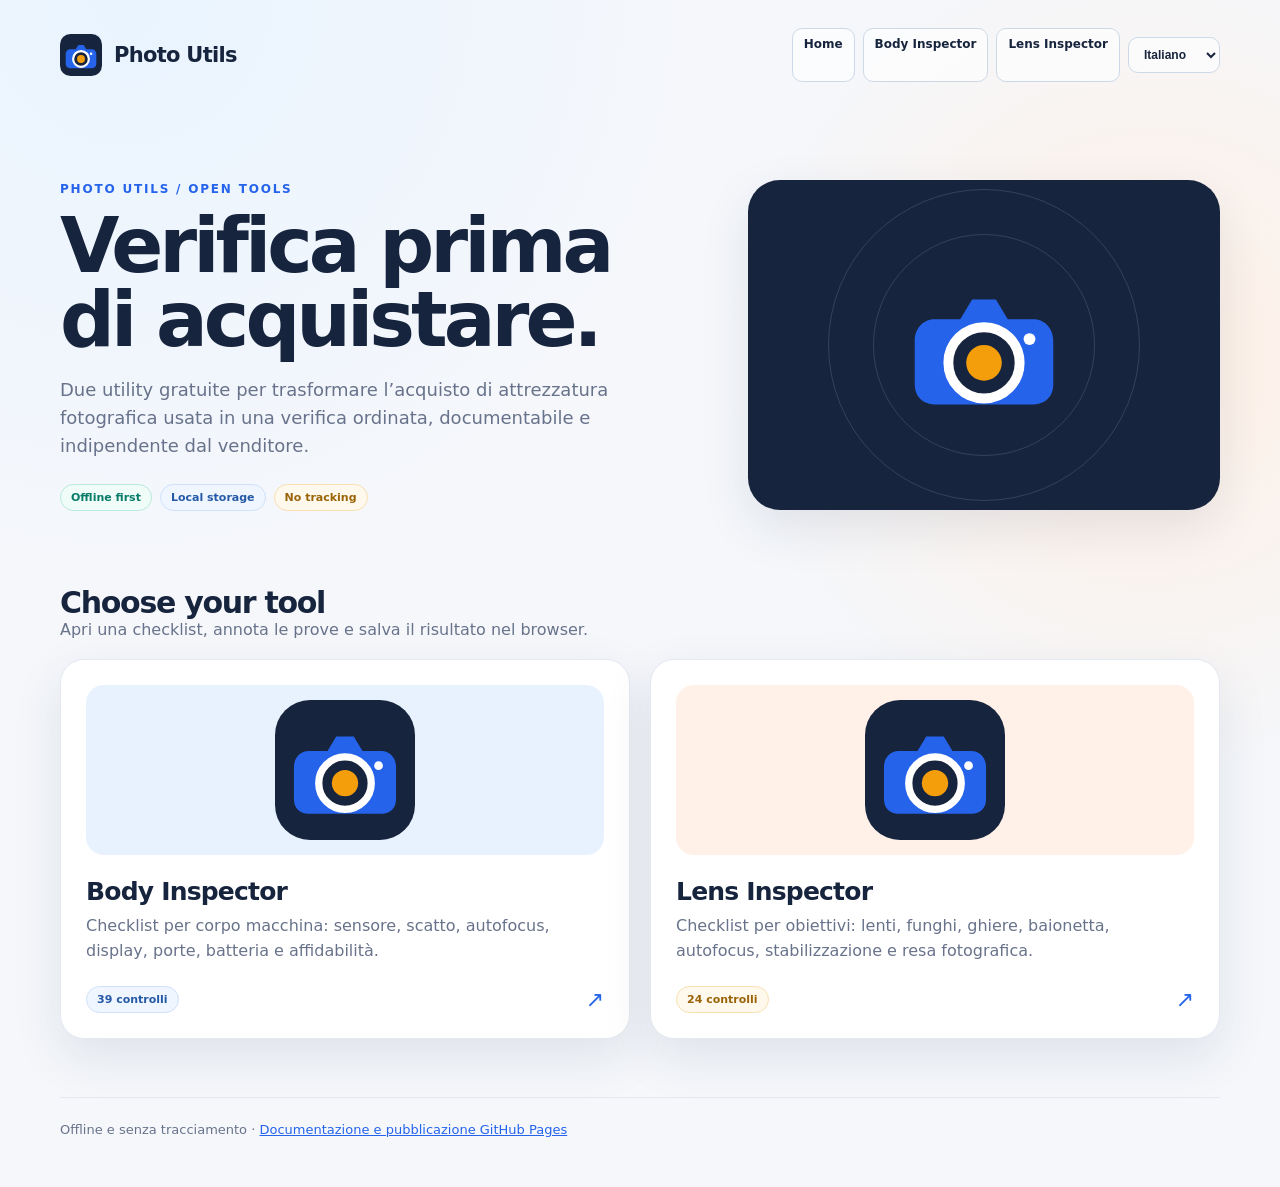
==== index.html @ b5962ac1 "feat: publish multilingual photography inspection tools" ====
<!doctype html>
<html lang="it">
<head>
<meta charset="utf-8">
<meta name="viewport" content="width=device-width,initial-scale=1">
<meta name="theme-color" content="#17243d">
<meta name="description" content="Photo Utils: strumenti gratuiti e offline per controllare corpi macchina e obiettivi fotografici usati.">
<link rel="manifest" href="site.webmanifest">
<link rel="icon" href="assets/logo.svg" type="image/svg+xml">
<link rel="stylesheet" href="shared.css">
<script src="shared.js" defer></script>
<title>Photo Utils — Controlli fotografici offline</title>
</head>
<body class="pu-home" data-tool="home">
<div class="pu-wrap">
<header class="pu-homebar"><a class="pu-logo" href="index.html"><img src="assets/logo.svg" alt="" width="42" height="42">Photo Utils</a><nav class="pu-switcher" aria-label="Navigazione"><a href="index.html">Home</a><a href="body_inspector.html">Body Inspector</a><a href="lens_inspector.html">Lens Inspector</a><div class="pu-language"><label for="pu-locale">Lingua</label><select id="pu-locale" aria-label="Lingua"><option value="it">Italiano</option><option value="en">English</option><option value="es">Español</option><option value="de">Deutsch</option><option value="zh">简体中文</option></select></div></nav></header>
<main>
<section class="pu-hero"><div><span class="pu-kicker">Photo Utils / Open tools</span><h1 data-shared="inspect">Verifica prima di acquistare.</h1><p>Due utility gratuite per trasformare l’acquisto di attrezzatura fotografica usata in una verifica ordinata, documentabile e indipendente dal venditore.</p><div style="display:flex;gap:8px;flex-wrap:wrap;margin-top:24px"><span class="pu-badge green">Offline first</span><span class="pu-badge">Local storage</span><span class="pu-badge orange">No tracking</span></div></div><div class="pu-hero-art"><img src="assets/logo.svg" alt="Logo Photo Utils" width="190" height="190"></div></section>
<section class="pu-section-head"><div><h2>Choose your tool</h2><p>Apri una checklist, annota le prove e salva il risultato nel browser.</p></div></section>
<section class="pu-tools" aria-label="Utilities">
<a class="pu-tool-card" href="body_inspector.html"><div class="tool-art body"><img src="assets/logo.svg" alt="Illustrazione fotocamera" width="140" height="140"></div><h3>Body Inspector</h3><p>Checklist per corpo macchina: sensore, scatto, autofocus, display, porte, batteria e affidabilità.</p><div class="pu-card-foot"><span class="pu-badge">39 controlli</span><span class="pu-arrow" aria-hidden="true">↗</span></div></a>
<a class="pu-tool-card" href="lens_inspector.html"><div class="tool-art lens"><img src="assets/logo.svg" alt="Illustrazione obiettivo" width="140" height="140"></div><h3>Lens Inspector</h3><p>Checklist per obiettivi: lenti, funghi, ghiere, baionetta, autofocus, stabilizzazione e resa fotografica.</p><div class="pu-card-foot"><span class="pu-badge orange">24 controlli</span><span class="pu-arrow" aria-hidden="true">↗</span></div></a>
</section>
</main>
<footer class="pu-footer"><span data-shared="offline">Offline e senza tracciamento</span> · <a href="README.md">Documentazione e pubblicazione GitHub Pages</a></footer>
</div>
</body>
</html>
---- shared.css ----
:root{--pu-ink:#17243d;--pu-muted:#68738b;--pu-paper:#fff;--pu-canvas:#f5f7fb;--pu-line:#e4e9f1;--pu-blue:#2563eb;--pu-cyan:#14b8a6;--pu-orange:#f59e0b;--pu-pink:#ec4899;--pu-shadow:0 18px 50px rgba(28,45,76,.1)}
body{font-family:ui-rounded,"Avenir Next",Avenir,system-ui,sans-serif;color:var(--pu-ink)}
.pu-switcher{display:flex;align-items:center;gap:8px;flex-wrap:wrap;margin-left:auto;position:relative;z-index:2}.pu-switcher a,.pu-switcher select{min-height:36px;border:1px solid #ffffff3d;border-radius:10px;padding:8px 11px;background:#ffffff12;color:#fff;text-decoration:none;font-size:12px;font-weight:750}.pu-switcher a:hover,.pu-switcher a[aria-current=page]{background:#ffffff2b}.pu-switcher select{cursor:pointer}.pu-switcher option{color:#17243d;background:#fff}.pu-language{display:flex;align-items:center;gap:5px}.pu-language label{position:absolute;width:1px;height:1px;overflow:hidden;clip:rect(0 0 0 0)}
.control-visual{width:74px;height:74px;flex:0 0 74px;border-radius:18px;background:linear-gradient(145deg,#edf4ff,#f7fbff);display:grid;place-items:center;overflow:hidden;border:1px solid #dce8f8}.control-visual svg{width:58px;height:58px}.test-head{align-items:flex-start!important}.test-copy{min-width:0}.test-copy:has(+ .state-label){padding-top:2px}.test-card .control-visual{margin-left:auto;order:3}.test-card .test-head{display:flex}.test-card .test-head .test-copy{flex:1}.test-card .test-index{order:0}.test-card .state-label{order:4}.test-card .control-visual+*{min-width:0}
.pu-badge{display:inline-flex;align-items:center;gap:6px;border:1px solid #cfe0fb;border-radius:999px;background:#f0f6ff;color:#2459a6;padding:6px 10px;font-size:11px;font-weight:800}.pu-badge.green{border-color:#b9eadb;background:#effcf8;color:#087c69}.pu-badge.orange{border-color:#f8dfaf;background:#fff9ed;color:#9a6307}.pu-home{min-height:100vh;background:radial-gradient(circle at 10% 0,#e9f4ff 0,transparent 34%),radial-gradient(circle at 90% 30%,#fff0e4 0,transparent 30%),var(--pu-canvas)}.pu-wrap{width:min(1160px,calc(100% - 36px));margin:auto}.pu-homebar{display:flex;align-items:center;justify-content:space-between;padding:20px 0}.pu-logo{display:flex;align-items:center;gap:12px;color:var(--pu-ink);text-decoration:none;font-weight:900;letter-spacing:-.7px;font-size:21px}.pu-logo img{width:42px;height:42px}.pu-homebar .pu-switcher{margin:0}.pu-homebar .pu-switcher a,.pu-homebar .pu-switcher select{color:var(--pu-ink);border-color:#cdd9e8;background:#ffffffaa}.pu-hero{padding:76px 0 54px;display:grid;grid-template-columns:1.15fr .85fr;gap:50px;align-items:center}.pu-kicker{color:var(--pu-blue);font-size:12px;font-weight:900;letter-spacing:1.8px;text-transform:uppercase}.pu-hero h1{font-size:clamp(42px,6vw,78px);line-height:.96;letter-spacing:-4px;margin:12px 0 20px;max-width:680px}.pu-hero p{font-size:18px;line-height:1.55;color:var(--pu-muted);max-width:610px}.pu-hero-art{min-height:330px;border-radius:32px;background:#17243d;box-shadow:var(--pu-shadow);display:grid;place-items:center;overflow:hidden;position:relative}.pu-hero-art:before,.pu-hero-art:after{content:"";position:absolute;border:1px solid #ffffff22;border-radius:50%;width:310px;height:310px}.pu-hero-art:after{width:220px;height:220px}.pu-hero-art svg{width:190px;height:190px;position:relative;z-index:1}.pu-section-head{display:flex;align-items:end;justify-content:space-between;gap:20px;margin:20px 0}.pu-section-head h2{font-size:30px;letter-spacing:-1.3px;margin:0}.pu-section-head p{color:var(--pu-muted);margin:0}.pu-tools{display:grid;grid-template-columns:1fr 1fr;gap:20px;padding-bottom:58px}.pu-tool-card{display:flex;flex-direction:column;background:#fff;border:1px solid var(--pu-line);border-radius:24px;padding:25px;box-shadow:var(--pu-shadow);color:inherit;text-decoration:none;transition:transform .2s,box-shadow .2s}.pu-tool-card:hover{transform:translateY(-5px);box-shadow:0 26px 60px rgba(28,45,76,.15)}.pu-tool-card .tool-art{height:170px;border-radius:18px;display:grid;place-items:center;margin-bottom:22px;overflow:hidden}.pu-tool-card .tool-art.body{background:#e8f2ff}.pu-tool-card .tool-art.lens{background:#fff0e8}.pu-tool-card .tool-art svg{width:140px;height:140px}.pu-tool-card h3{font-size:25px;letter-spacing:-.8px;margin:0 0 8px}.pu-tool-card p{color:var(--pu-muted);line-height:1.55;margin:0 0 22px}.pu-card-foot{display:flex;align-items:center;justify-content:space-between;margin-top:auto}.pu-arrow{font-size:22px;color:var(--pu-blue)}.pu-footer{padding:24px 0 42px;color:var(--pu-muted);font-size:13px;border-top:1px solid var(--pu-line)}.pu-footer a{color:var(--pu-blue)}
@media(max-width:850px){.pu-switcher{width:100%;margin:0}.pu-hero{grid-template-columns:1fr;padding-top:42px;gap:26px}.pu-hero-art{min-height:230px}.pu-tools{grid-template-columns:1fr}.pu-homebar{flex-wrap:wrap;gap:16px}.pu-homebar .pu-switcher{justify-content:flex-start}.control-visual{width:58px;height:58px;flex-basis:58px}.control-visual svg{width:46px;height:46px}}
@media(max-width:620px){.pu-wrap{width:min(100% - 24px,560px)}.pu-hero h1{font-size:48px;letter-spacing:-2.5px}.pu-hero p{font-size:16px}.pu-section-head{display:block}.pu-section-head p{margin-top:7px}.pu-tool-card{padding:18px}.pu-switcher a,.pu-switcher select{font-size:11px;padding:7px 8px}}
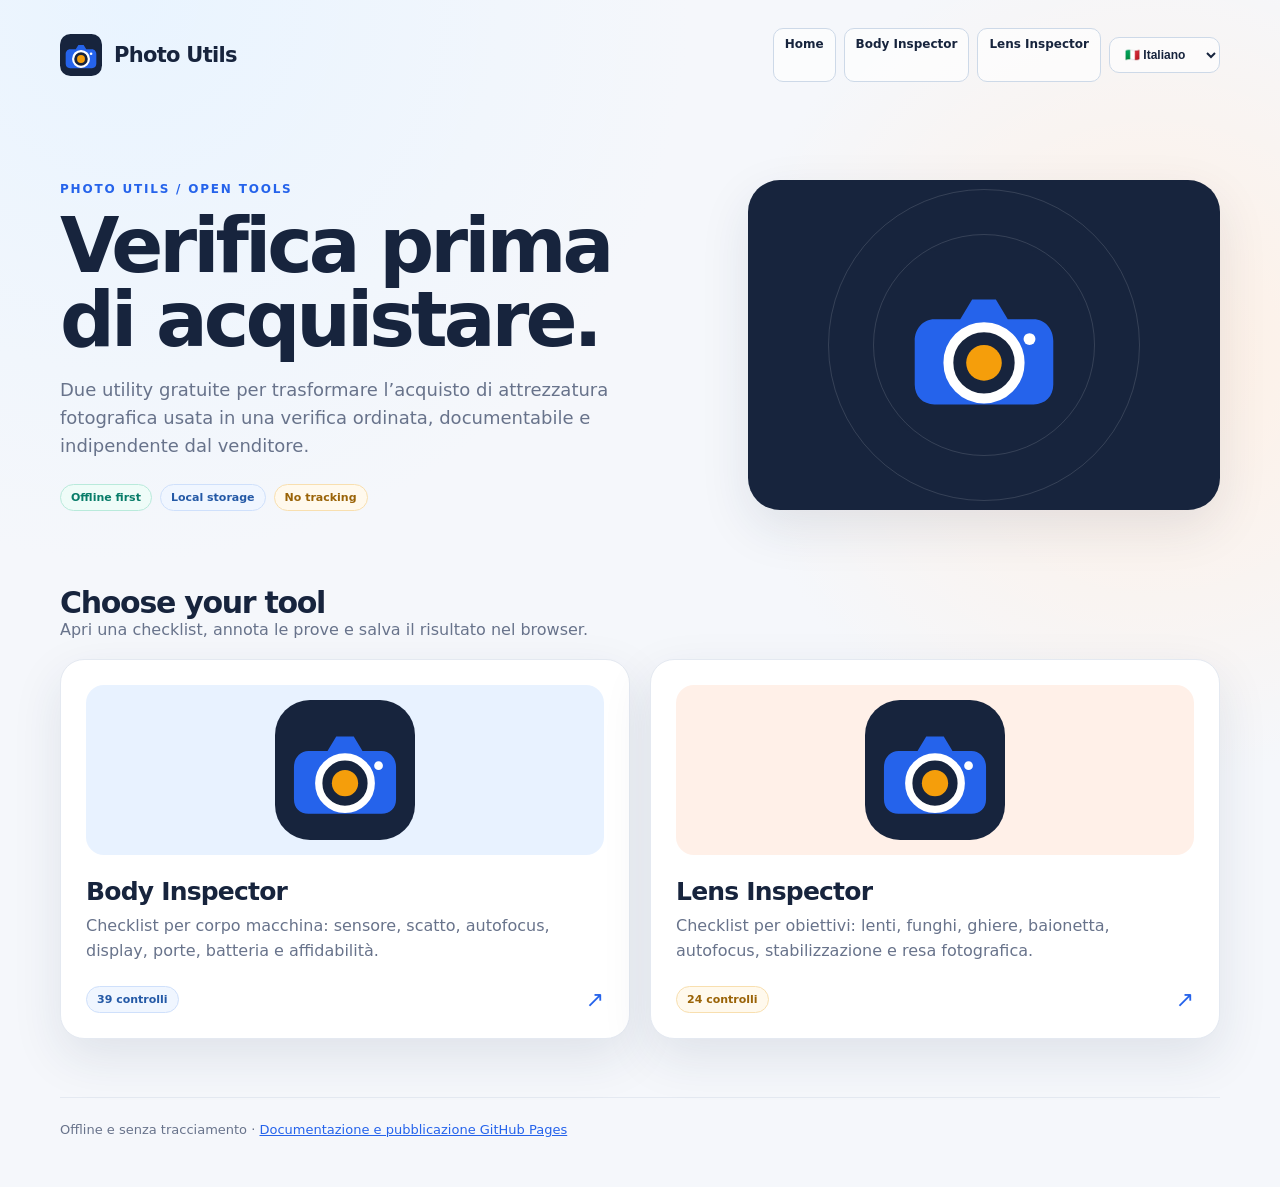
==== commit da3d528e: "docs: translate readme and add language flags" ====
--- a/index.html
+++ b/index.html
@@ -13,7 +13,7 @@
 </head>
 <body class="pu-home" data-tool="home">
 <div class="pu-wrap">
-<header class="pu-homebar"><a class="pu-logo" href="index.html"><img src="assets/logo.svg" alt="" width="42" height="42">Photo Utils</a><nav class="pu-switcher" aria-label="Navigazione"><a href="index.html">Home</a><a href="body_inspector.html">Body Inspector</a><a href="lens_inspector.html">Lens Inspector</a><div class="pu-language"><label for="pu-locale">Lingua</label><select id="pu-locale" aria-label="Lingua"><option value="it">Italiano</option><option value="en">English</option><option value="es">Español</option><option value="de">Deutsch</option><option value="zh">简体中文</option></select></div></nav></header>
+<header class="pu-homebar"><a class="pu-logo" href="index.html"><img src="assets/logo.svg" alt="" width="42" height="42">Photo Utils</a><nav class="pu-switcher" aria-label="Navigazione"><a href="index.html">Home</a><a href="body_inspector.html">Body Inspector</a><a href="lens_inspector.html">Lens Inspector</a><div class="pu-language"><label for="pu-locale">Lingua</label><select id="pu-locale" aria-label="Lingua"><option value="it">🇮🇹 Italiano</option><option value="en">🇬🇧 English</option><option value="es">🇪🇸 Español</option><option value="de">🇩🇪 Deutsch</option><option value="zh">🇨🇳 简体中文</option></select></div></nav></header>
 <main>
 <section class="pu-hero"><div><span class="pu-kicker">Photo Utils / Open tools</span><h1 data-shared="inspect">Verifica prima di acquistare.</h1><p>Due utility gratuite per trasformare l’acquisto di attrezzatura fotografica usata in una verifica ordinata, documentabile e indipendente dal venditore.</p><div style="display:flex;gap:8px;flex-wrap:wrap;margin-top:24px"><span class="pu-badge green">Offline first</span><span class="pu-badge">Local storage</span><span class="pu-badge orange">No tracking</span></div></div><div class="pu-hero-art"><img src="assets/logo.svg" alt="Logo Photo Utils" width="190" height="190"></div></section>
 <section class="pu-section-head"><div><h2>Choose your tool</h2><p>Apri una checklist, annota le prove e salva il risultato nel browser.</p></div></section>
